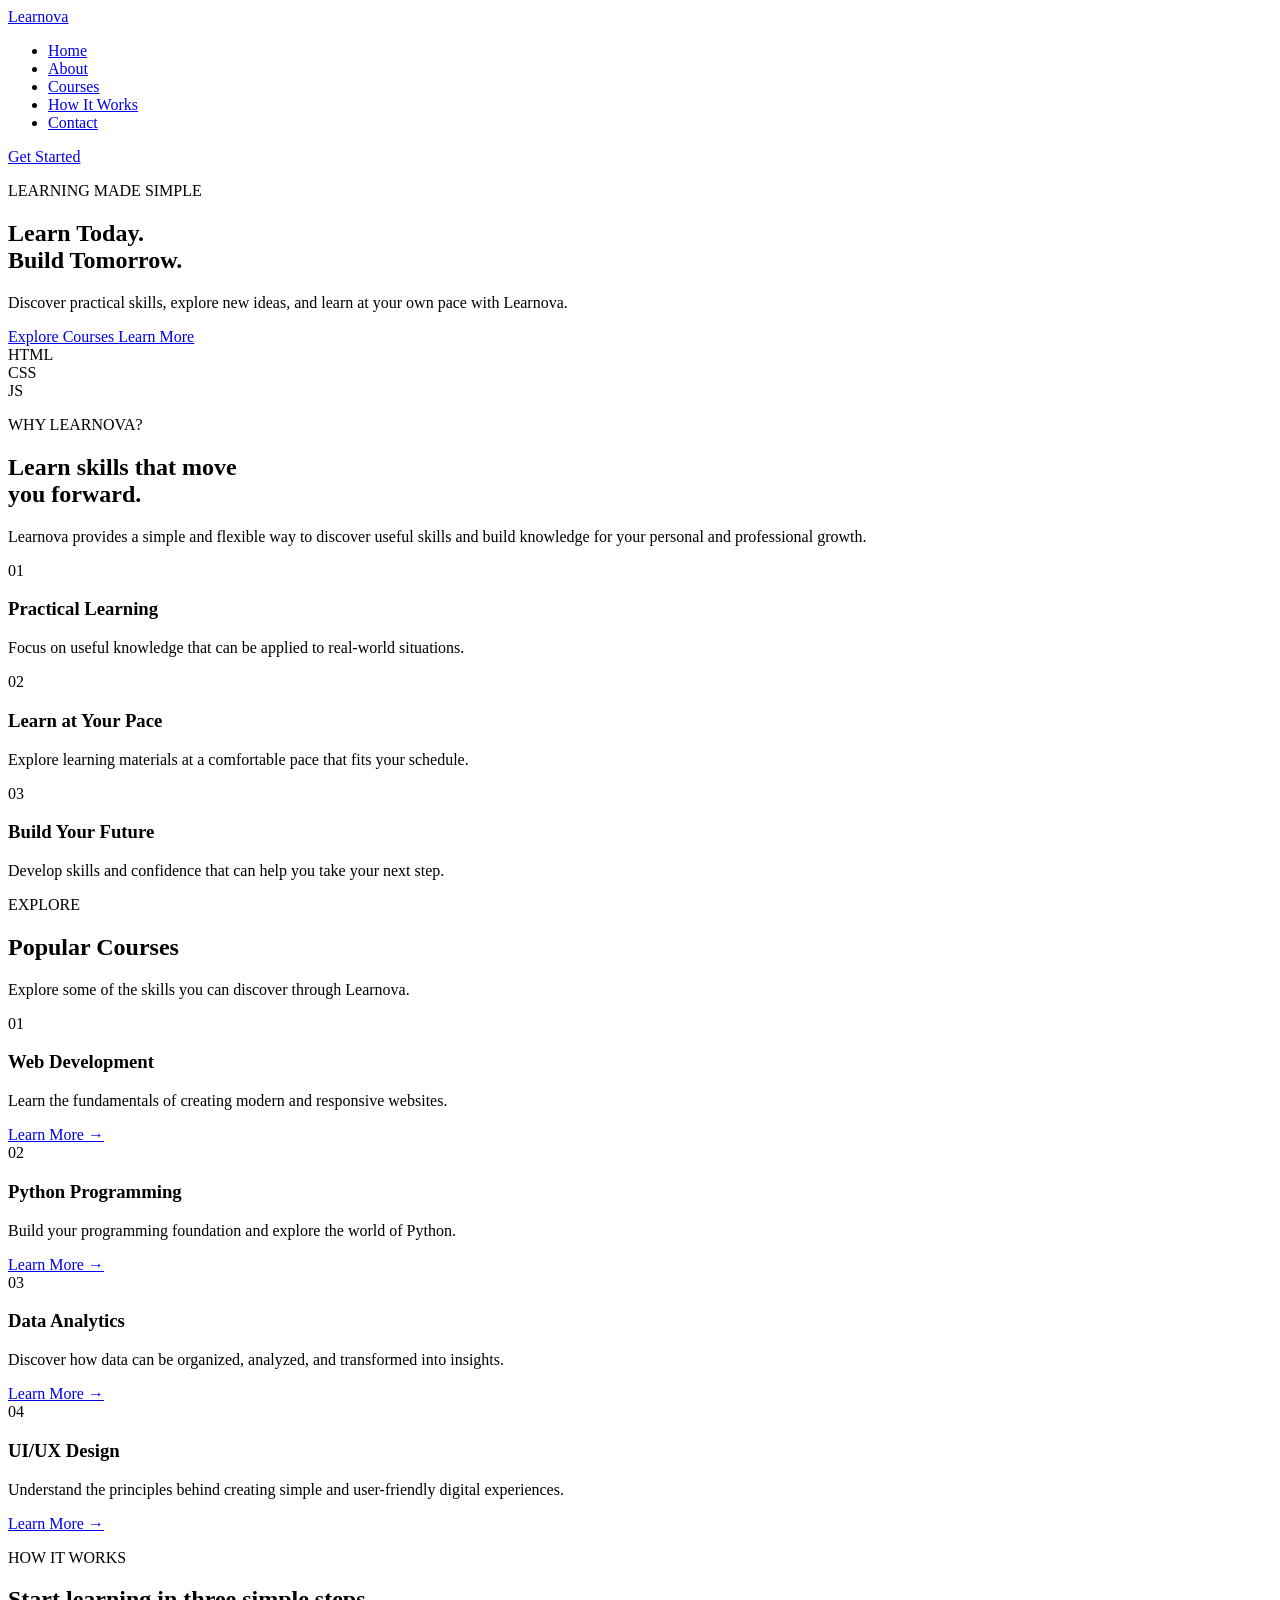
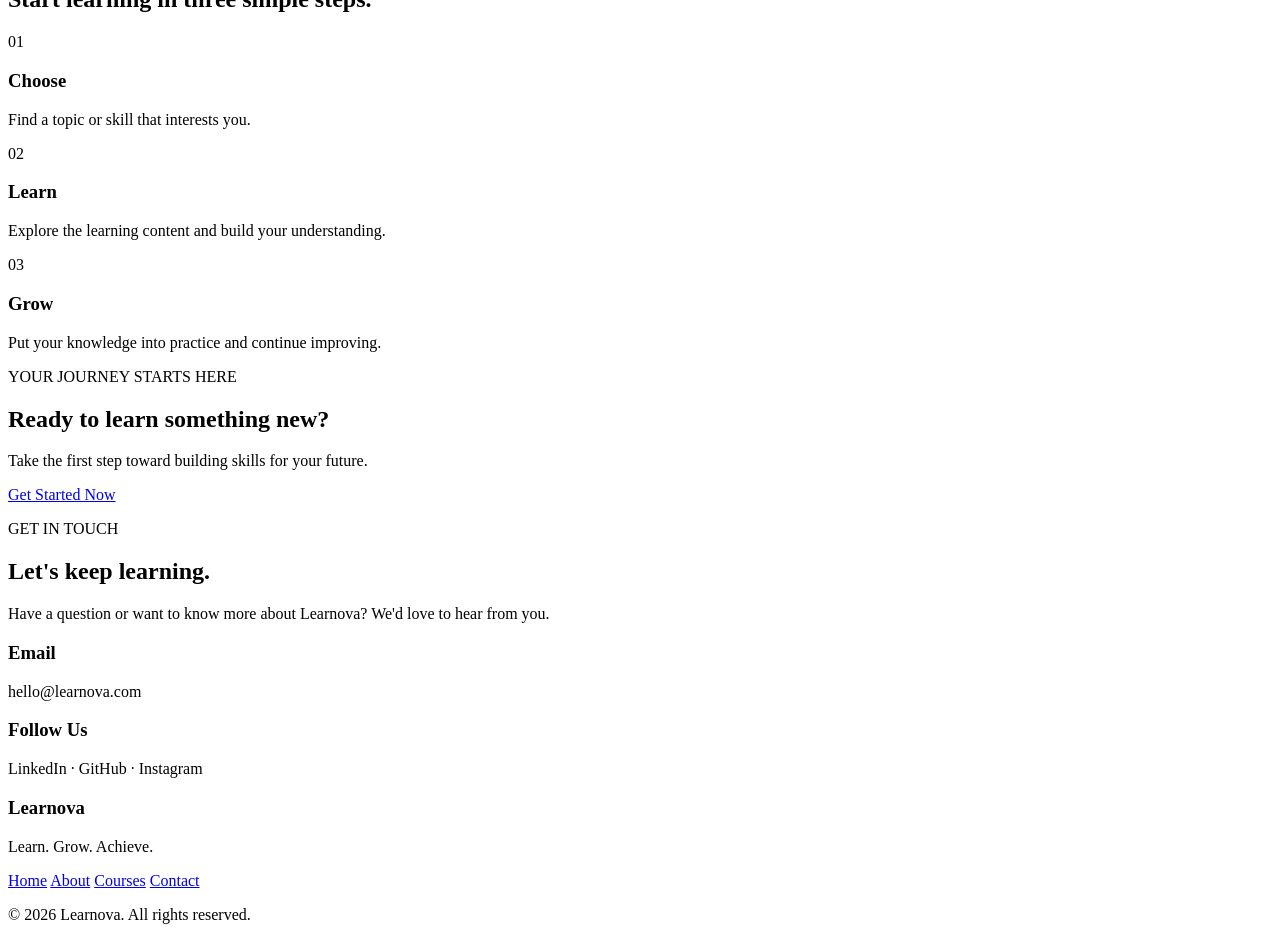
==== index.html @ 5de8747f "Rename Index.html to index.html" ====
<!DOCTYPE html>
<html lang="en">
<head>
    <meta charset="UTF-8">
    <meta name="viewport" content="width=device-width, initial-scale=1.0">

    <title>Learnova | Learn. Grow. Achieve.</title>

    <link rel="stylesheet" href="style.css">
</head>

<body>

    <!-- ================= NAVBAR ================= -->
    <header>
        <nav class="navbar">

            <a href="#home" class="logo">Learnova</a>

            <ul class="nav-links">
                <li><a href="#home">Home</a></li>
                <li><a href="#about">About</a></li>
                <li><a href="#courses">Courses</a></li>
                <li><a href="#how-it-works">How It Works</a></li>
                <li><a href="#contact">Contact</a></li>
            </ul>

            <a href="#courses" class="nav-button">Get Started</a>
        </nav>
    </header>


    <!-- ================= HERO SECTION ================= -->
    <main>

        <section id="home" class="hero">

            <div class="hero-content">

                <p class="hero-label">LEARNING MADE SIMPLE</p>

                <h1>
                    Learn Today.<br>
                    <span>Build Tomorrow.</span>
                </h1>

                <p class="hero-description">
                    Discover practical skills, explore new ideas, and
                    learn at your own pace with Learnova.
                </p>

                <div class="hero-buttons">
                    <a href="#courses" class="primary-button">
                        Explore Courses
                    </a>

                    <a href="#about" class="secondary-button">
                        Learn More
                    </a>
                </div>

            </div>

            <div class="hero-image">
    <div class="learning-visual">
        <div class="visual-circle circle-one"></div>
        <div class="visual-circle circle-two"></div>

        <div class="laptop">
            <div class="laptop-screen">
                <div class="screen-header"></div>
                <div class="screen-line"></div>
                <div class="screen-line short"></div>
                <div class="screen-card"></div>
            </div>
            <div class="laptop-base"></div>
        </div>

        <div class="floating-card card-one">HTML</div>
        <div class="floating-card card-two">CSS</div>
        <div class="floating-card card-three">JS</div>
    </div>
</div>

        </section>


        <!-- ================= ABOUT SECTION ================= -->
        <section id="about" class="about section">

            <div class="section-heading">
                <p>WHY LEARNOVA?</p>

                <h2>
                    Learn skills that move<br>
                    you forward.
                </h2>

                <p class="section-description">
                    Learnova provides a simple and flexible way to
                    discover useful skills and build knowledge for
                    your personal and professional growth.
                </p>
            </div>


            <div class="feature-container">

                <div class="feature-card">
                    <div class="feature-icon">01</div>
                    <h3>Practical Learning</h3>
                    <p>
                        Focus on useful knowledge that can be applied
                        to real-world situations.
                    </p>
                </div>

                <div class="feature-card">
                    <div class="feature-icon">02</div>
                    <h3>Learn at Your Pace</h3>
                    <p>
                        Explore learning materials at a comfortable
                        pace that fits your schedule.
                    </p>
                </div>

                <div class="feature-card">
                    <div class="feature-icon">03</div>
                    <h3>Build Your Future</h3>
                    <p>
                        Develop skills and confidence that can help
                        you take your next step.
                    </p>
                </div>

            </div>

        </section>


        <!-- ================= COURSES SECTION ================= -->
        <section id="courses" class="courses section">

            <div class="section-heading">

                <p>EXPLORE</p>

                <h2>Popular Courses</h2>

                <p class="section-description">
                    Explore some of the skills you can discover
                    through Learnova.
                </p>

            </div>


            <div class="course-container">

                <article class="course-card">
                    <div class="course-number">01</div>

                    <h3>Web Development</h3>

                    <p>
                        Learn the fundamentals of creating modern
                        and responsive websites.
                    </p>

                    <a href="#contact">Learn More →</a>
                </article>


                <article class="course-card">
                    <div class="course-number">02</div>

                    <h3>Python Programming</h3>

                    <p>
                        Build your programming foundation and
                        explore the world of Python.
                    </p>

                    <a href="#contact">Learn More →</a>
                </article>


                <article class="course-card">
                    <div class="course-number">03</div>

                    <h3>Data Analytics</h3>

                    <p>
                        Discover how data can be organized,
                        analyzed, and transformed into insights.
                    </p>

                    <a href="#contact">Learn More →</a>
                </article>


                <article class="course-card">
                    <div class="course-number">04</div>

                    <h3>UI/UX Design</h3>

                    <p>
                        Understand the principles behind creating
                        simple and user-friendly digital experiences.
                    </p>

                    <a href="#contact">Learn More →</a>
                </article>

            </div>

        </section>


        <!-- ================= HOW IT WORKS ================= -->
        <section id="how-it-works" class="how-it-works section">

            <div class="section-heading">

                <p>HOW IT WORKS</p>

                <h2>Start learning in three simple steps.</h2>

            </div>


            <div class="steps-container">

                <div class="step">
                    <span>01</span>
                    <h3>Choose</h3>
                    <p>
                        Find a topic or skill that interests you.
                    </p>
                </div>

                <div class="step">
                    <span>02</span>
                    <h3>Learn</h3>
                    <p>
                        Explore the learning content and build
                        your understanding.
                    </p>
                </div>

                <div class="step">
                    <span>03</span>
                    <h3>Grow</h3>
                    <p>
                        Put your knowledge into practice and
                        continue improving.
                    </p>
                </div>

            </div>

        </section>


        <!-- ================= CTA SECTION ================= -->
        <section class="cta">

            <div class="cta-content">

                <p>YOUR JOURNEY STARTS HERE</p>

                <h2>
                    Ready to learn something new?
                </h2>

                <p>
                    Take the first step toward building
                    skills for your future.
                </p>

                <a href="#courses" class="cta-button">
                    Get Started Now
                </a>

            </div>

        </section>


        <!-- ================= CONTACT SECTION ================= -->
        <section id="contact" class="contact section">

            <div class="section-heading">

                <p>GET IN TOUCH</p>

                <h2>Let's keep learning.</h2>

                <p class="section-description">
                    Have a question or want to know more about
                    Learnova? We'd love to hear from you.
                </p>

            </div>

            <div class="contact-info">

                <div>
                    <h3>Email</h3>
                    <p>hello@learnova.com</p>
                </div>

                <div>
                    <h3>Follow Us</h3>
                    <p>LinkedIn · GitHub · Instagram</p>
                </div>

            </div>

        </section>

    </main>


    <!-- ================= FOOTER ================= -->
    <footer>

        <div class="footer-content">

            <div>
                <h3>Learnova</h3>
                <p>Learn. Grow. Achieve.</p>
            </div>

            <div class="footer-links">
                <a href="#home">Home</a>
                <a href="#about">About</a>
                <a href="#courses">Courses</a>
                <a href="#contact">Contact</a>
            </div>

        </div>

        <div class="footer-bottom">
            <p>© 2026 Learnova. All rights reserved.</p>
        </div>

    </footer>

</body>
</html>
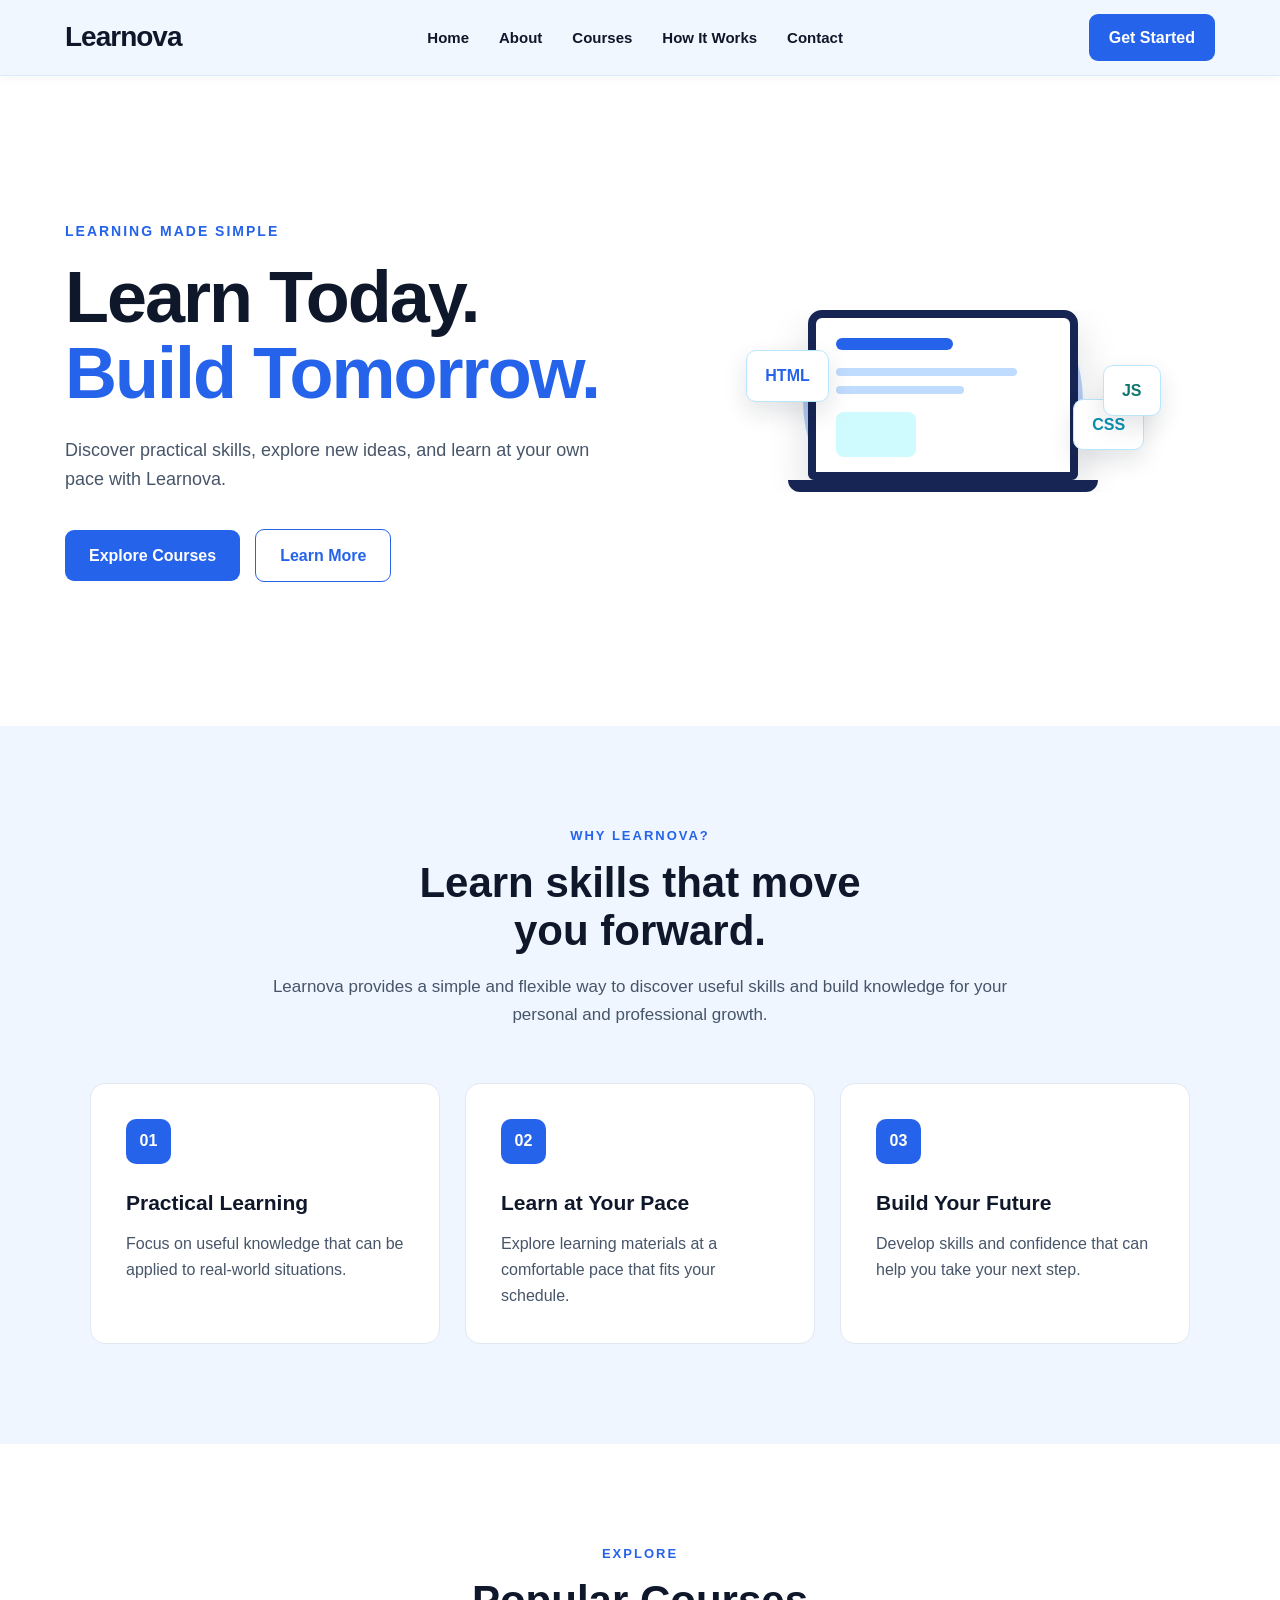
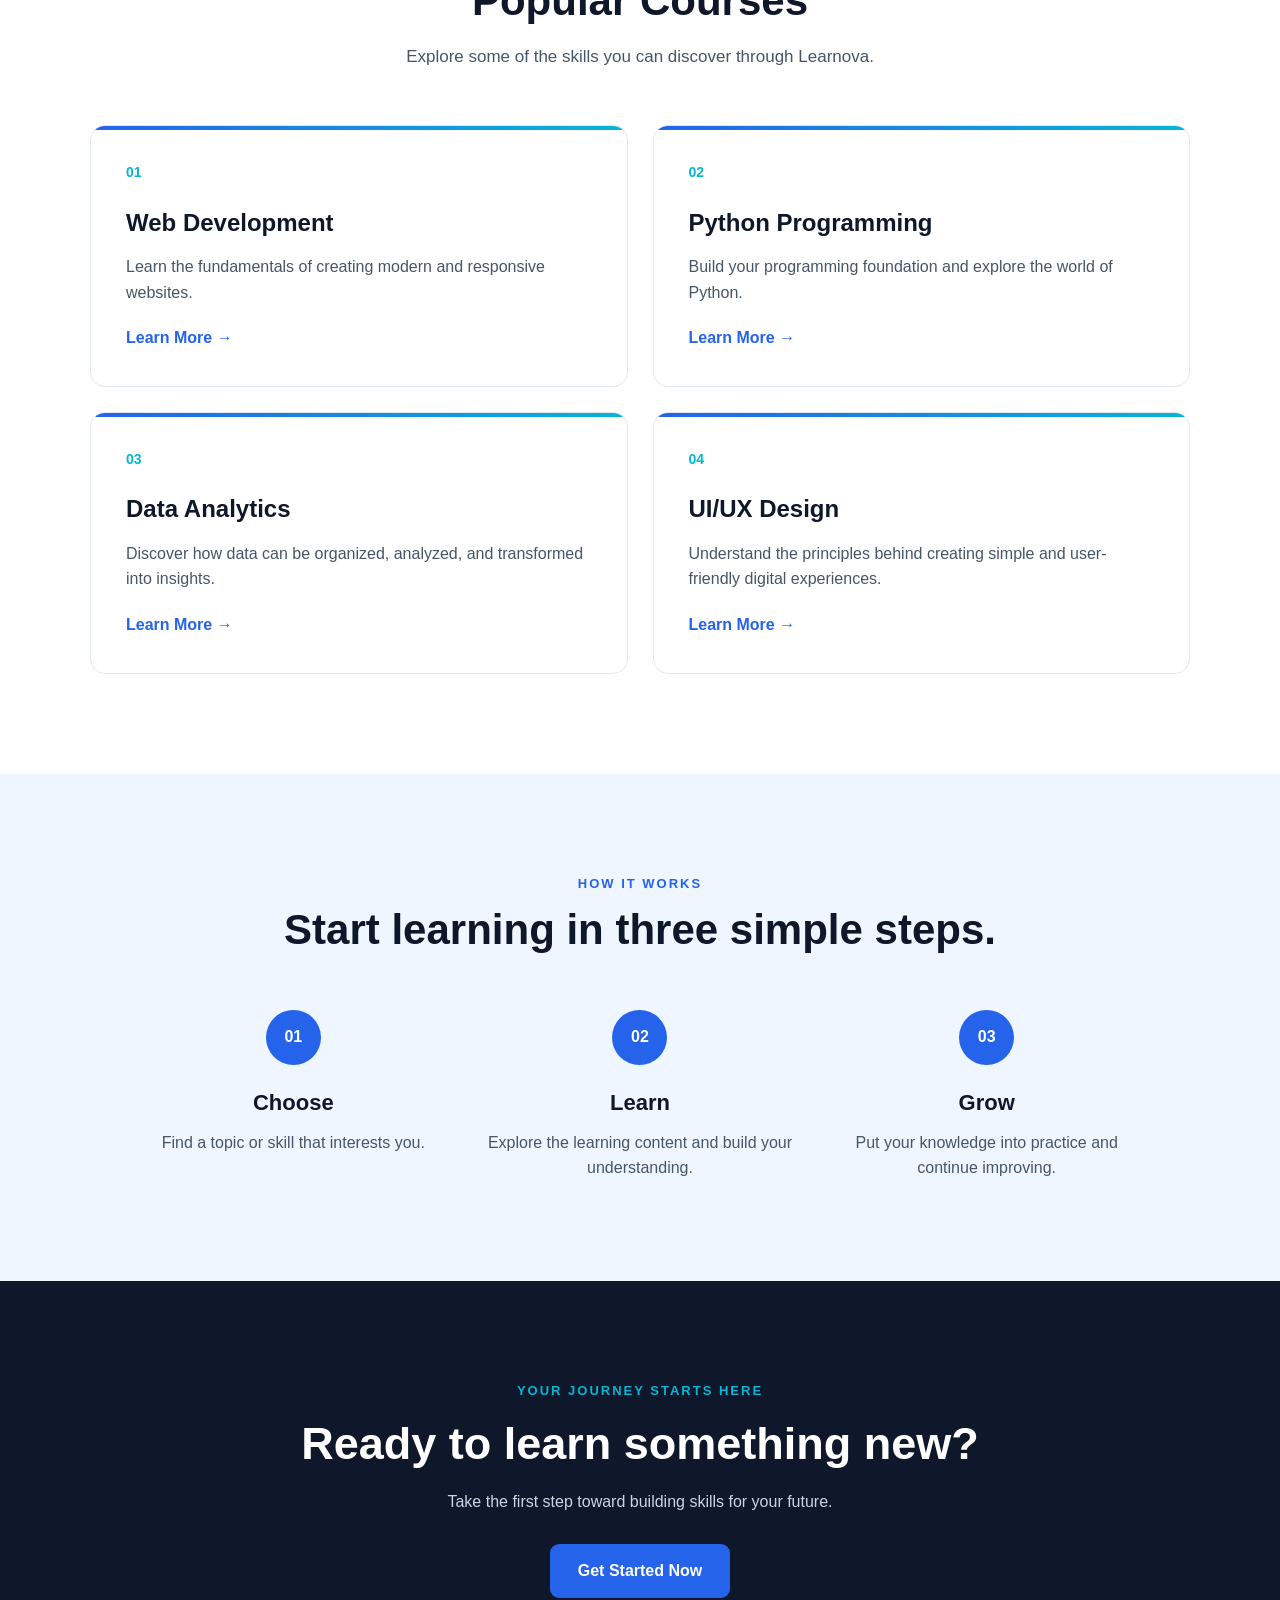
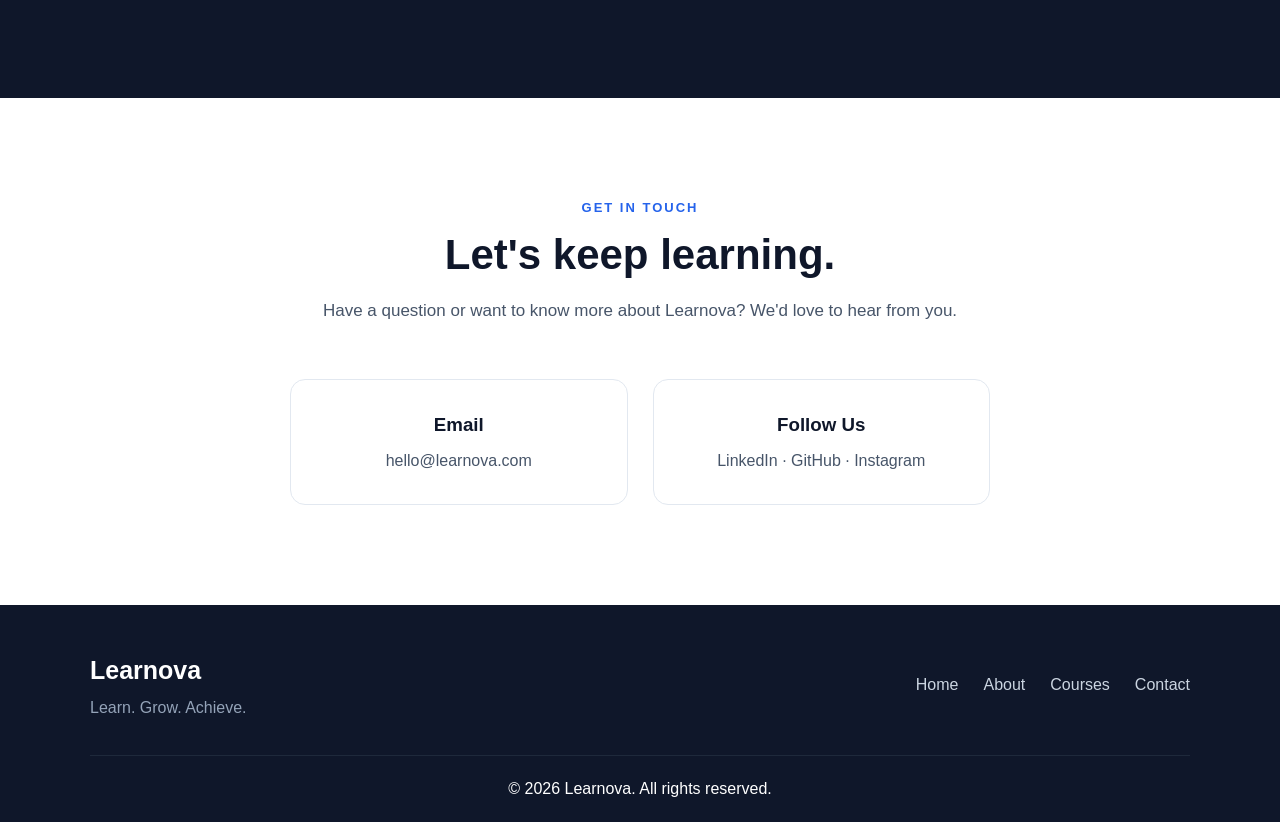
==== commit 1f698bde: "Update index.html" ====
--- a/index.html
+++ b/index.html
@@ -1,5 +1,6 @@
 <!DOCTYPE html>
 <html lang="en">
+
 <head>
     <meta charset="UTF-8">
     <meta name="viewport" content="width=device-width, initial-scale=1.0">
@@ -11,7 +12,8 @@
 
 <body>
 
-    <!-- ================= NAVBAR ================= -->
+    <!-- Navbar -->
+
     <header>
         <nav class="navbar">
 
@@ -26,12 +28,13 @@
             </ul>
 
             <a href="#courses" class="nav-button">Get Started</a>
+
         </nav>
     </header>
 
-
-    <!-- ================= HERO SECTION ================= -->
     <main>
+
+        <!-- Hero section -->
 
         <section id="home" class="hero">
 
@@ -62,33 +65,41 @@
             </div>
 
             <div class="hero-image">
-    <div class="learning-visual">
-        <div class="visual-circle circle-one"></div>
-        <div class="visual-circle circle-two"></div>
-
-        <div class="laptop">
-            <div class="laptop-screen">
-                <div class="screen-header"></div>
-                <div class="screen-line"></div>
-                <div class="screen-line short"></div>
-                <div class="screen-card"></div>
-            </div>
-            <div class="laptop-base"></div>
-        </div>
-
-        <div class="floating-card card-one">HTML</div>
-        <div class="floating-card card-two">CSS</div>
-        <div class="floating-card card-three">JS</div>
-    </div>
-</div>
-
-        </section>
-
-
-        <!-- ================= ABOUT SECTION ================= -->
+
+                <div class="learning-visual">
+
+                    <div class="visual-circle circle-one"></div>
+                    <div class="visual-circle circle-two"></div>
+
+                    <div class="laptop">
+
+                        <div class="laptop-screen">
+                            <div class="screen-header"></div>
+                            <div class="screen-line"></div>
+                            <div class="screen-line short"></div>
+                            <div class="screen-card"></div>
+                        </div>
+
+                        <div class="laptop-base"></div>
+
+                    </div>
+
+                    <div class="floating-card card-one">HTML</div>
+                    <div class="floating-card card-two">CSS</div>
+                    <div class="floating-card card-three">JS</div>
+
+                </div>
+
+            </div>
+
+        </section>
+
+        <!-- About section -->
+
         <section id="about" class="about section">
 
             <div class="section-heading">
+
                 <p>WHY LEARNOVA?</p>
 
                 <h2>
@@ -101,44 +112,56 @@
                     discover useful skills and build knowledge for
                     your personal and professional growth.
                 </p>
-            </div>
-
+
+            </div>
 
             <div class="feature-container">
 
                 <div class="feature-card">
+
                     <div class="feature-icon">01</div>
+
                     <h3>Practical Learning</h3>
+
                     <p>
                         Focus on useful knowledge that can be applied
                         to real-world situations.
                     </p>
+
                 </div>
 
                 <div class="feature-card">
+
                     <div class="feature-icon">02</div>
+
                     <h3>Learn at Your Pace</h3>
+
                     <p>
                         Explore learning materials at a comfortable
                         pace that fits your schedule.
                     </p>
+
                 </div>
 
                 <div class="feature-card">
+
                     <div class="feature-icon">03</div>
+
                     <h3>Build Your Future</h3>
+
                     <p>
                         Develop skills and confidence that can help
                         you take your next step.
                     </p>
-                </div>
-
-            </div>
-
-        </section>
-
-
-        <!-- ================= COURSES SECTION ================= -->
+
+                </div>
+
+            </div>
+
+        </section>
+
+        <!-- Courses section -->
+
         <section id="courses" class="courses section">
 
             <div class="section-heading">
@@ -154,10 +177,10 @@
 
             </div>
 
-
             <div class="course-container">
 
                 <article class="course-card">
+
                     <div class="course-number">01</div>
 
                     <h3>Web Development</h3>
@@ -168,10 +191,11 @@
                     </p>
 
                     <a href="#contact">Learn More →</a>
+
                 </article>
 
-
                 <article class="course-card">
+
                     <div class="course-number">02</div>
 
                     <h3>Python Programming</h3>
@@ -182,10 +206,11 @@
                     </p>
 
                     <a href="#contact">Learn More →</a>
+
                 </article>
 
-
                 <article class="course-card">
+
                     <div class="course-number">03</div>
 
                     <h3>Data Analytics</h3>
@@ -196,10 +221,11 @@
                     </p>
 
                     <a href="#contact">Learn More →</a>
+
                 </article>
 
-
                 <article class="course-card">
+
                     <div class="course-number">04</div>
 
                     <h3>UI/UX Design</h3>
@@ -210,14 +236,15 @@
                     </p>
 
                     <a href="#contact">Learn More →</a>
+
                 </article>
 
             </div>
 
         </section>
 
-
-        <!-- ================= HOW IT WORKS ================= -->
+        <!-- How it works -->
+
         <section id="how-it-works" class="how-it-works section">
 
             <div class="section-heading">
@@ -228,41 +255,52 @@
 
             </div>
 
-
             <div class="steps-container">
 
                 <div class="step">
+
                     <span>01</span>
+
                     <h3>Choose</h3>
+
                     <p>
                         Find a topic or skill that interests you.
                     </p>
+
                 </div>
 
                 <div class="step">
+
                     <span>02</span>
+
                     <h3>Learn</h3>
+
                     <p>
                         Explore the learning content and build
                         your understanding.
                     </p>
+
                 </div>
 
                 <div class="step">
+
                     <span>03</span>
+
                     <h3>Grow</h3>
+
                     <p>
                         Put your knowledge into practice and
                         continue improving.
                     </p>
-                </div>
-
-            </div>
-
-        </section>
-
-
-        <!-- ================= CTA SECTION ================= -->
+
+                </div>
+
+            </div>
+
+        </section>
+
+        <!-- CTA section -->
+
         <section class="cta">
 
             <div class="cta-content">
@@ -286,8 +324,8 @@
 
         </section>
 
-
-        <!-- ================= CONTACT SECTION ================= -->
+        <!-- Contact section -->
+
         <section id="contact" class="contact section">
 
             <div class="section-heading">
@@ -306,13 +344,19 @@
             <div class="contact-info">
 
                 <div>
+
                     <h3>Email</h3>
+
                     <p>hello@learnova.com</p>
+
                 </div>
 
                 <div>
+
                     <h3>Follow Us</h3>
+
                     <p>LinkedIn · GitHub · Instagram</p>
+
                 </div>
 
             </div>
@@ -321,31 +365,39 @@
 
     </main>
 
-
-    <!-- ================= FOOTER ================= -->
+    <!-- Footer -->
+
     <footer>
 
         <div class="footer-content">
 
             <div>
+
                 <h3>Learnova</h3>
+
                 <p>Learn. Grow. Achieve.</p>
+
             </div>
 
             <div class="footer-links">
+
                 <a href="#home">Home</a>
                 <a href="#about">About</a>
                 <a href="#courses">Courses</a>
                 <a href="#contact">Contact</a>
+
             </div>
 
         </div>
 
         <div class="footer-bottom">
+
             <p>© 2026 Learnova. All rights reserved.</p>
+
         </div>
 
     </footer>
 
 </body>
+
 </html>
--- a/style.css
+++ b/style.css
@@ -0,0 +1,1148 @@
+/* Learnova landing page styles */
+
+/* Reset */
+
+* {
+    margin: 0;
+    padding: 0;
+    box-sizing: border-box;
+}
+
+html {
+    scroll-behavior: smooth;
+    scroll-padding-top: 90px;
+}
+
+body {
+    font-family: Arial, sans-serif;
+    color: #0F172A;
+    background: #FFFFFF;
+    line-height: 1.6;
+}
+
+/* Colors */
+
+:root {
+    --navy: #0F172A;
+    --blue: #2563EB;
+    --cyan: #06B6D4;
+    --light-blue: #EFF6FF;
+    --soft-blue: #F0F7FF;
+    --white: #FFFFFF;
+    --text: #475569;
+    --border: #E2E8F0;
+}
+
+/* Navbar */
+
+header {
+    position: sticky;
+    top: 0;
+    z-index: 1000;
+    background: var(--soft-blue);
+    border-bottom: 1px solid #DBEAFE;
+    box-shadow: 0 2px 12px rgba(15, 23, 42, 0.04);
+}
+
+.navbar {
+    max-width: 1200px;
+    min-height: 75px;
+    margin: auto;
+    padding: 0 25px;
+    display: flex;
+    align-items: center;
+    justify-content: space-between;
+}
+
+/* Logo */
+
+.logo {
+    display: inline-block;
+    text-decoration: none;
+    color: var(--navy);
+    font-size: 28px;
+    font-weight: 800;
+    letter-spacing: -1px;
+    transition: transform 0.3s ease, color 0.3s ease;
+}
+
+.logo:hover {
+    transform: translateY(-2px);
+    color: var(--blue);
+}
+
+/* Navigation links */
+
+.nav-links {
+    display: flex;
+    list-style: none;
+    gap: 30px;
+}
+
+.nav-links a {
+    position: relative;
+    display: inline-block;
+    text-decoration: none;
+    color: var(--navy);
+    font-size: 15px;
+    font-weight: 600;
+    transition: color 0.3s ease, transform 0.3s ease;
+}
+
+.nav-links a::after {
+    content: "";
+    position: absolute;
+    left: 50%;
+    bottom: -8px;
+    width: 0;
+    height: 3px;
+    background: var(--cyan);
+    border-radius: 10px;
+    transform: translateX(-50%);
+    transition: width 0.3s ease;
+}
+
+.nav-links a:hover {
+    color: var(--blue);
+    transform: translateY(-3px);
+}
+
+.nav-links a:hover::after {
+    width: 70%;
+}
+
+/* Navigation button */
+
+.nav-button {
+    display: inline-block;
+    text-decoration: none;
+    background: var(--blue);
+    color: var(--white);
+    padding: 11px 20px;
+    border-radius: 9px;
+    font-weight: 700;
+    transition: transform 0.3s ease, background 0.3s ease,
+                box-shadow 0.3s ease;
+}
+
+.nav-button:hover {
+    background: var(--navy);
+    transform: translateY(-3px);
+    box-shadow: 0 8px 20px rgba(15, 23, 42, 0.15);
+}
+
+/* Common sections */
+
+.section {
+    padding: 100px 25px;
+}
+
+.section-heading {
+    max-width: 750px;
+    margin: 0 auto 55px;
+    text-align: center;
+}
+
+.section-heading > p:first-child {
+    color: var(--blue);
+    font-size: 13px;
+    font-weight: 800;
+    letter-spacing: 2px;
+    margin-bottom: 12px;
+}
+
+.section-heading h2 {
+    color: var(--navy);
+    font-size: 42px;
+    line-height: 1.15;
+    margin-bottom: 18px;
+}
+
+.section-description {
+    color: var(--text);
+    font-size: 17px;
+}
+
+/* Hero */
+
+.hero {
+    max-width: 1200px;
+    min-height: 650px;
+    margin: auto;
+    padding: 80px 25px;
+    display: grid;
+    grid-template-columns: 1fr 1fr;
+    align-items: center;
+    gap: 60px;
+}
+
+.hero-label {
+    color: var(--blue);
+    font-size: 14px;
+    font-weight: 800;
+    letter-spacing: 2px;
+    margin-bottom: 18px;
+}
+
+.hero h1 {
+    color: var(--navy);
+    font-size: clamp(48px, 6vw, 72px);
+    line-height: 1.05;
+    letter-spacing: -2px;
+    margin-bottom: 25px;
+}
+
+.hero h1 span {
+    color: var(--blue);
+}
+
+.hero-description {
+    max-width: 550px;
+    color: var(--text);
+    font-size: 18px;
+    margin-bottom: 35px;
+}
+
+/* Hero buttons */
+
+.hero-buttons {
+    display: flex;
+    align-items: center;
+    gap: 15px;
+}
+
+.primary-button,
+.secondary-button {
+    display: inline-block;
+    text-decoration: none;
+    padding: 13px 24px;
+    border-radius: 9px;
+    font-weight: 700;
+    transition: transform 0.3s ease, background 0.3s ease,
+                color 0.3s ease, box-shadow 0.3s ease;
+}
+
+.primary-button {
+    background: var(--blue);
+    color: var(--white);
+}
+
+.primary-button:hover {
+    background: #1D4ED8;
+    transform: translateY(-3px);
+    box-shadow: 0 8px 20px rgba(37, 99, 235, 0.20);
+}
+
+.secondary-button {
+    border: 1.5px solid var(--blue);
+    color: var(--blue);
+}
+
+.secondary-button:hover {
+    background: var(--light-blue);
+    transform: translateY(-3px);
+    box-shadow: 0 8px 20px rgba(37, 99, 235, 0.10);
+}
+
+/* Hero visual */
+
+.hero-image {
+    display: flex;
+    justify-content: center;
+    align-items: center;
+    position: relative;
+    overflow: hidden;
+}
+
+.learning-visual {
+    position: relative;
+    width: 100%;
+    height: 100%;
+    display: flex;
+    align-items: center;
+    justify-content: center;
+}
+
+.visual-circle {
+    position: absolute;
+    border-radius: 50%;
+    opacity: 0.35;
+}
+
+.circle-one {
+    width: 280px;
+    height: 280px;
+    background: #3B82F6;
+}
+
+.circle-two {
+    width: 180px;
+    height: 180px;
+    background: var(--cyan);
+}
+
+/* Laptop */
+
+.laptop {
+    position: relative;
+    z-index: 2;
+    width: 270px;
+}
+
+.laptop-screen {
+    height: 170px;
+    background: var(--white);
+    border: 8px solid #172554;
+    border-radius: 14px 14px 6px 6px;
+    padding: 20px;
+    box-shadow: 0 20px 40px rgba(15, 23, 42, 0.15);
+}
+
+.screen-header {
+    width: 55%;
+    height: 12px;
+    background: var(--blue);
+    border-radius: 10px;
+    margin-bottom: 18px;
+}
+
+.screen-line {
+    width: 85%;
+    height: 8px;
+    background: #BFDBFE;
+    border-radius: 10px;
+    margin-bottom: 10px;
+}
+
+.screen-line.short {
+    width: 60%;
+}
+
+.screen-card {
+    width: 80px;
+    height: 45px;
+    background: #CFFAFE;
+    border-radius: 8px;
+    margin-top: 18px;
+}
+
+.laptop-base {
+    width: 310px;
+    height: 12px;
+    background: #172554;
+    border-radius: 0 0 15px 15px;
+    margin-left: -20px;
+}
+
+/* Floating cards */
+
+.floating-card {
+    position: absolute;
+    z-index: 3;
+    background: var(--white);
+    border: 1px solid #BAE6FD;
+    padding: 12px 18px;
+    border-radius: 10px;
+    font-weight: 700;
+    color: var(--blue);
+    box-shadow: 0 10px 25px rgba(15, 23, 42, 0.12);
+    transition: transform 0.3s ease, box-shadow 0.3s ease;
+}
+
+.floating-card:hover {
+    transform: translateY(-6px);
+    box-shadow: 0 15px 30px rgba(15, 23, 42, 0.15);
+}
+
+.card-one {
+    top: 22%;
+    left: 14%;
+}
+
+.card-two {
+    bottom: 23%;
+    right: 13%;
+    color: #0891B2;
+}
+
+.card-three {
+    top: 30%;
+    right: 10%;
+    color: #0F766E;
+}
+
+/* About */
+
+.about {
+    background: var(--light-blue);
+}
+
+.feature-container {
+    max-width: 1100px;
+    margin: auto;
+    display: grid;
+    grid-template-columns: repeat(3, 1fr);
+    gap: 25px;
+}
+
+.feature-card {
+    background: var(--white);
+    padding: 35px;
+    border-radius: 15px;
+    border: 1px solid var(--border);
+    transition: transform 0.3s ease, box-shadow 0.3s ease,
+                border-color 0.3s ease;
+}
+
+.feature-card:hover {
+    transform: translateY(-8px);
+    border-color: #93C5FD;
+    box-shadow: 0 15px 35px rgba(15, 23, 42, 0.10);
+}
+
+.feature-icon {
+    width: 45px;
+    height: 45px;
+    display: flex;
+    align-items: center;
+    justify-content: center;
+    border-radius: 10px;
+    background: var(--blue);
+    color: var(--white);
+    font-weight: 800;
+    margin-bottom: 22px;
+}
+
+.feature-card h3 {
+    color: var(--navy);
+    font-size: 21px;
+    margin-bottom: 12px;
+}
+
+.feature-card p {
+    color: var(--text);
+}
+
+/* Courses */
+
+.courses {
+    background: var(--white);
+}
+
+.course-container {
+    max-width: 1100px;
+    margin: auto;
+    display: grid;
+    grid-template-columns: repeat(2, 1fr);
+    gap: 25px;
+}
+
+.course-card {
+    position: relative;
+    padding: 35px;
+    border-radius: 15px;
+    border: 1px solid var(--border);
+    background: var(--white);
+    overflow: hidden;
+    transition: transform 0.3s ease, box-shadow 0.3s ease,
+                border-color 0.3s ease;
+}
+
+.course-card::before {
+    content: "";
+    position: absolute;
+    top: 0;
+    left: 0;
+    width: 100%;
+    height: 4px;
+    background: linear-gradient(90deg, var(--blue), var(--cyan));
+}
+
+.course-card:hover {
+    transform: translateY(-8px);
+    border-color: #93C5FD;
+    box-shadow: 0 15px 35px rgba(15, 23, 42, 0.10);
+}
+
+.course-number {
+    color: var(--cyan);
+    font-size: 14px;
+    font-weight: 800;
+    margin-bottom: 20px;
+}
+
+.course-card h3 {
+    color: var(--navy);
+    font-size: 24px;
+    margin-bottom: 12px;
+}
+
+.course-card p {
+    color: var(--text);
+    margin-bottom: 20px;
+}
+
+.course-card a {
+    color: var(--blue);
+    text-decoration: none;
+    font-weight: 700;
+    transition: color 0.3s ease;
+}
+
+.course-card a:hover {
+    color: var(--cyan);
+}
+
+/* How It Works */
+
+.how-it-works {
+    background: var(--light-blue);
+}
+
+.steps-container {
+    max-width: 1000px;
+    margin: auto;
+    display: grid;
+    grid-template-columns: repeat(3, 1fr);
+    gap: 40px;
+}
+
+.step {
+    text-align: center;
+}
+
+.step span {
+    display: inline-flex;
+    width: 55px;
+    height: 55px;
+    align-items: center;
+    justify-content: center;
+    border-radius: 50%;
+    background: var(--blue);
+    color: var(--white);
+    font-weight: 800;
+    margin-bottom: 20px;
+    transition: transform 0.3s ease, box-shadow 0.3s ease;
+}
+
+.step:hover span {
+    transform: translateY(-5px);
+    box-shadow: 0 8px 20px rgba(37, 99, 235, 0.20);
+}
+
+.step h3 {
+    color: var(--navy);
+    font-size: 22px;
+    margin-bottom: 10px;
+}
+
+.step p {
+    color: var(--text);
+}
+
+/* CTA */
+
+.cta {
+    padding: 100px 25px;
+    background: var(--navy);
+    text-align: center;
+}
+
+.cta-content {
+    max-width: 750px;
+    margin: auto;
+}
+
+.cta-content > p:first-child {
+    color: var(--cyan);
+    font-size: 13px;
+    font-weight: 800;
+    letter-spacing: 2px;
+    margin-bottom: 15px;
+}
+
+.cta h2 {
+    color: var(--white);
+    font-size: 45px;
+    line-height: 1.2;
+    margin-bottom: 18px;
+}
+
+.cta-content p {
+    color: #CBD5E1;
+    margin-bottom: 30px;
+}
+
+.cta-button {
+    display: inline-block;
+    background: var(--blue);
+    color: var(--white);
+    padding: 14px 28px;
+    border-radius: 9px;
+    text-decoration: none;
+    font-weight: 700;
+    transition: transform 0.3s ease, background 0.3s ease,
+                box-shadow 0.3s ease;
+}
+
+.cta-button:hover {
+    background: var(--cyan);
+    transform: translateY(-3px);
+    box-shadow: 0 8px 20px rgba(6, 182, 212, 0.20);
+}
+
+/* Contact */
+
+.contact-info {
+    max-width: 700px;
+    margin: auto;
+    display: grid;
+    grid-template-columns: repeat(2, 1fr);
+    gap: 25px;
+}
+
+.contact-info > div {
+    padding: 30px;
+    border: 1px solid var(--border);
+    border-radius: 15px;
+    text-align: center;
+    transition: transform 0.3s ease, box-shadow 0.3s ease,
+                border-color 0.3s ease;
+}
+
+.contact-info > div:hover {
+    transform: translateY(-5px);
+    border-color: #93C5FD;
+    box-shadow: 0 12px 25px rgba(15, 23, 42, 0.08);
+}
+
+.contact-info h3 {
+    color: var(--navy);
+    margin-bottom: 8px;
+}
+
+.contact-info p {
+    color: var(--text);
+}
+
+/* Footer */
+
+footer {
+    background: var(--navy);
+    color: var(--white);
+    padding: 45px 25px 20px;
+}
+
+.footer-content {
+    max-width: 1100px;
+    margin: auto;
+    display: flex;
+    justify-content: space-between;
+    gap: 30px;
+}
+
+.footer-content h3 {
+    font-size: 25px;
+    margin-bottom: 5px;
+}
+
+.footer-content p {
+    color: #94A3B8;
+}
+
+.footer-links {
+    display: flex;
+    gap: 25px;
+    align-items: center;
+}
+
+.footer-links a {
+    color: #CBD5E1;
+    text-decoration: none;
+    transition: color 0.3s ease, transform 0.3s ease;
+}
+
+.footer-links a:hover {
+    color: var(--cyan);
+    transform: translateY(-2px);
+}
+
+.footer-bottom {
+    max-width: 1100px;
+    margin: 35px auto 0;
+    padding-top: 20px;
+    border-top: 1px solid #1E293B;
+    text-align: center;
+}
+
+/* Tablet */
+
+@media (max-width: 900px) {
+
+    .navbar {
+        flex-wrap: wrap;
+        justify-content: center;
+        gap: 15px;
+        padding: 15px 20px;
+    }
+
+    .nav-links {
+        width: 100%;
+        justify-content: center;
+        flex-wrap: wrap;
+        gap: 18px;
+    }
+
+    .nav-button {
+        display: none;
+    }
+
+    .hero {
+        grid-template-columns: 1fr;
+        text-align: center;
+        gap: 40px;
+        padding: 70px 25px;
+    }
+
+    .hero-description {
+        margin-left: auto;
+        margin-right: auto;
+    }
+
+    .hero-buttons {
+        justify-content: center;
+    }
+
+    .feature-container,
+    .course-container,
+    .steps-container,
+    .contact-info {
+        grid-template-columns: 1fr;
+    }
+
+    .footer-content {
+        flex-direction: column;
+        text-align: center;
+    }
+
+    .footer-links {
+        justify-content: center;
+        flex-wrap: wrap;
+    }
+
+    .cta h2 {
+        font-size: 38px;
+    }
+}
+
+/* Mobile */
+
+@media (max-width: 700px) {
+
+    header {
+        background: #EEF7FF;
+    }
+
+    .navbar {
+        min-height: auto;
+        flex-direction: column;
+        align-items: center;
+        justify-content: center;
+        gap: 12px;
+        padding: 12px 10px;
+    }
+
+    .logo {
+        display: inline-block;
+        background: linear-gradient(135deg, #2563EB, #06B6D4);
+        color: var(--white);
+        padding: 7px 20px;
+        border-radius: 14px;
+        font-size: 23px;
+        font-weight: 800;
+        letter-spacing: -0.5px;
+        box-shadow: 0 5px 15px rgba(37, 99, 235, 0.18);
+    }
+
+    .logo:hover {
+        color: var(--white);
+        transform: translateY(-2px);
+        box-shadow: 0 8px 20px rgba(37, 99, 235, 0.25);
+    }
+
+    .nav-links {
+        width: 100%;
+        display: flex;
+        justify-content: center;
+        align-items: center;
+        gap: 11px;
+        flex-wrap: wrap;
+        margin: 0;
+        padding: 0;
+    }
+
+    .nav-links a {
+        font-size: 13px;
+        padding: 3px 2px;
+    }
+
+    .nav-links a::after {
+        bottom: -4px;
+        height: 2px;
+    }
+
+    .nav-button {
+        display: none;
+    }
+
+    .section {
+        padding: 60px 18px;
+    }
+
+    .section-heading {
+        margin-bottom: 30px;
+    }
+
+    .section-heading > p:first-child {
+        font-size: 12px;
+        letter-spacing: 1.5px;
+        margin-bottom: 9px;
+    }
+
+    .section-heading h2 {
+        font-size: 30px;
+        line-height: 1.15;
+        margin-bottom: 13px;
+    }
+
+    .section-description {
+        font-size: 15px;
+        line-height: 1.55;
+    }
+
+    .hero {
+        min-height: auto;
+        grid-template-columns: 1fr;
+        text-align: center;
+        gap: 30px;
+        padding: 55px 18px 50px;
+    }
+
+    .hero-label {
+        font-size: 11px;
+        letter-spacing: 1.5px;
+        margin-bottom: 14px;
+    }
+
+    .hero h1 {
+        font-size: 38px;
+        line-height: 1.08;
+        letter-spacing: -1.2px;
+        margin-bottom: 18px;
+    }
+
+    .hero-description {
+        font-size: 15px;
+        line-height: 1.55;
+        margin-bottom: 25px;
+        margin-left: auto;
+        margin-right: auto;
+    }
+
+    .hero-buttons {
+        flex-direction: column;
+        align-items: center;
+        width: 100%;
+        gap: 10px;
+    }
+
+    .primary-button,
+    .secondary-button {
+        width: 100%;
+        max-width: 300px;
+        text-align: center;
+        padding: 11px 20px;
+    }
+
+    .hero-image {
+        min-height: 270px;
+    }
+
+    .laptop {
+        transform: scale(0.68);
+    }
+
+    .floating-card {
+        padding: 8px 12px;
+        font-size: 12px;
+    }
+
+    .card-one {
+        top: 20%;
+        left: 2%;
+    }
+
+    .card-two {
+        bottom: 18%;
+        right: 2%;
+    }
+
+    .card-three {
+        top: 28%;
+        right: 1%;
+    }
+
+    .about {
+        padding-top: 55px;
+        padding-bottom: 55px;
+    }
+
+    .feature-container {
+        grid-template-columns: 1fr;
+        gap: 15px;
+    }
+
+    .feature-card {
+        padding: 24px;
+    }
+
+    .feature-icon {
+        width: 42px;
+        height: 42px;
+        font-size: 14px;
+        margin-bottom: 15px;
+    }
+
+    .feature-card h3 {
+        font-size: 19px;
+        margin-bottom: 8px;
+    }
+
+    .feature-card p {
+        font-size: 14px;
+        line-height: 1.5;
+    }
+
+    .courses {
+        padding-top: 55px;
+        padding-bottom: 55px;
+    }
+
+    .course-container {
+        grid-template-columns: 1fr;
+        gap: 15px;
+    }
+
+    .course-card {
+        padding: 25px;
+    }
+
+    .course-number {
+        font-size: 13px;
+        margin-bottom: 12px;
+    }
+
+    .course-card h3 {
+        font-size: 21px;
+        margin-bottom: 8px;
+    }
+
+    .course-card p {
+        font-size: 14px;
+        line-height: 1.5;
+        margin-bottom: 15px;
+    }
+
+    .course-card a {
+        font-size: 14px;
+    }
+
+    .how-it-works {
+        padding: 55px 18px;
+    }
+
+    .how-it-works .section-heading {
+        margin-bottom: 28px;
+    }
+
+    .how-it-works .section-heading h2 {
+        font-size: 28px;
+        line-height: 1.15;
+    }
+
+    .steps-container {
+        grid-template-columns: 1fr;
+        gap: 28px;
+    }
+
+    .step span {
+        width: 48px;
+        height: 48px;
+        font-size: 15px;
+        margin-bottom: 11px;
+    }
+
+    .step h3 {
+        font-size: 20px;
+        margin-bottom: 5px;
+    }
+
+    .step p {
+        font-size: 14px;
+        line-height: 1.45;
+    }
+
+    .cta {
+        padding: 65px 18px;
+    }
+
+    .cta-content > p:first-child {
+        font-size: 11px;
+        letter-spacing: 1.5px;
+        margin-bottom: 10px;
+    }
+
+    .cta h2 {
+        font-size: 32px;
+        line-height: 1.15;
+        margin-bottom: 14px;
+    }
+
+    .cta-content p {
+        font-size: 15px;
+        line-height: 1.5;
+        margin-bottom: 24px;
+    }
+
+    .cta-button {
+        padding: 12px 23px;
+        font-size: 14px;
+    }
+
+    .contact {
+        padding-top: 55px;
+        padding-bottom: 55px;
+    }
+
+    .contact-info {
+        grid-template-columns: 1fr;
+        gap: 14px;
+    }
+
+    .contact-info > div {
+        padding: 23px;
+    }
+
+    .contact-info h3 {
+        font-size: 18px;
+        margin-bottom: 5px;
+    }
+
+    .contact-info p {
+        font-size: 14px;
+    }
+
+    footer {
+        padding: 35px 18px 18px;
+    }
+
+    .footer-content {
+        flex-direction: column;
+        align-items: center;
+        text-align: center;
+        gap: 20px;
+    }
+
+    .footer-content h3 {
+        font-size: 22px;
+    }
+
+    .footer-content p {
+        font-size: 14px;
+    }
+
+    .footer-links {
+        gap: 15px;
+        justify-content: center;
+        flex-wrap: wrap;
+    }
+
+    .footer-links a {
+        font-size: 13px;
+    }
+
+    .footer-bottom {
+        margin-top: 25px;
+        padding-top: 15px;
+    }
+
+    .footer-bottom p {
+        font-size: 12px;
+    }
+}
+
+/* Very small mobile */
+
+@media (max-width: 400px) {
+
+    .navbar {
+        padding-left: 8px;
+        padding-right: 8px;
+    }
+
+    .logo {
+        font-size: 21px;
+        padding: 7px 18px;
+    }
+
+    .nav-links {
+        gap: 8px;
+    }
+
+    .nav-links a {
+        font-size: 11px;
+    }
+
+    .section {
+        padding-left: 15px;
+        padding-right: 15px;
+    }
+
+    .hero {
+        padding-left: 15px;
+        padding-right: 15px;
+    }
+
+    .hero h1 {
+        font-size: 33px;
+    }
+
+    .hero-description {
+        font-size: 14px;
+    }
+
+    .hero-image {
+        min-height: 240px;
+    }
+
+    .laptop {
+        transform: scale(0.58);
+    }
+
+    .floating-card {
+        font-size: 10px;
+        padding: 6px 9px;
+    }
+
+    .section-heading h2 {
+        font-size: 27px;
+    }
+
+    .how-it-works .section-heading h2 {
+        font-size: 26px;
+    }
+
+    .cta h2 {
+        font-size: 29px;
+    }
+}
